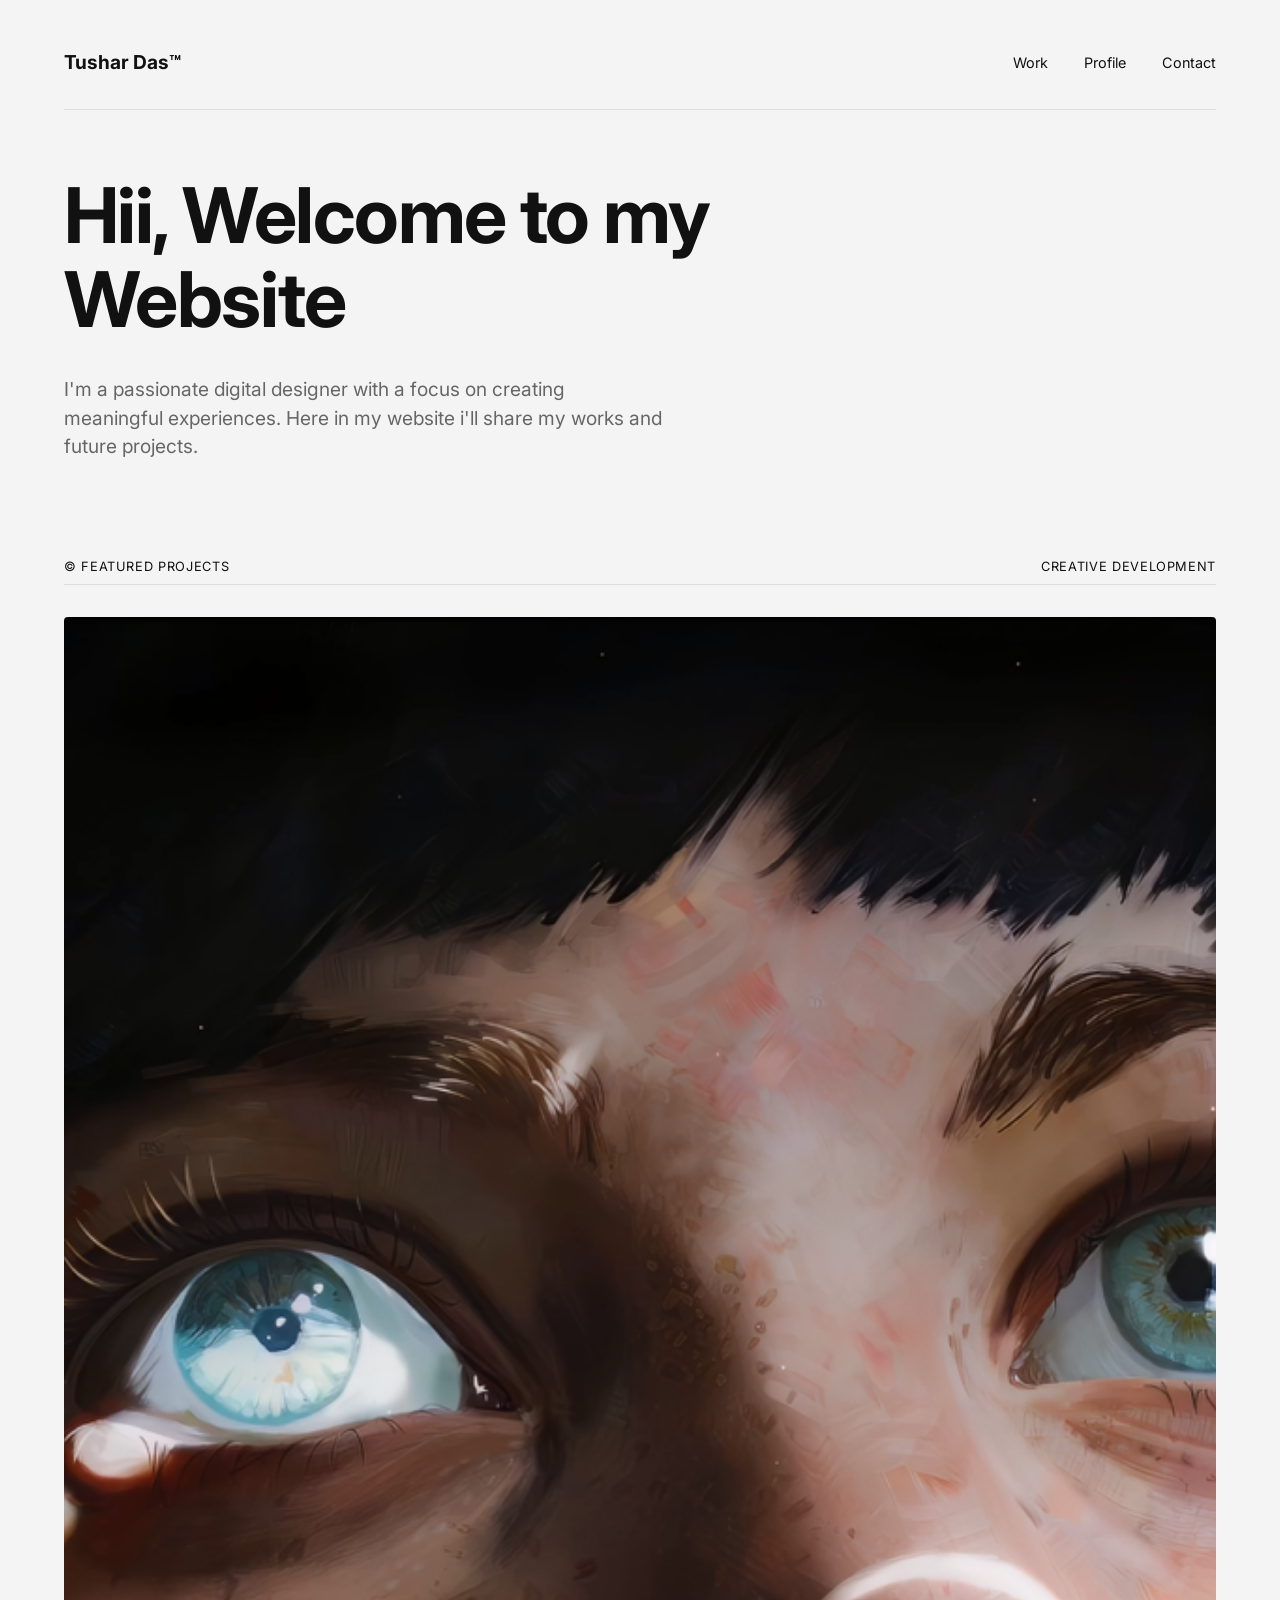
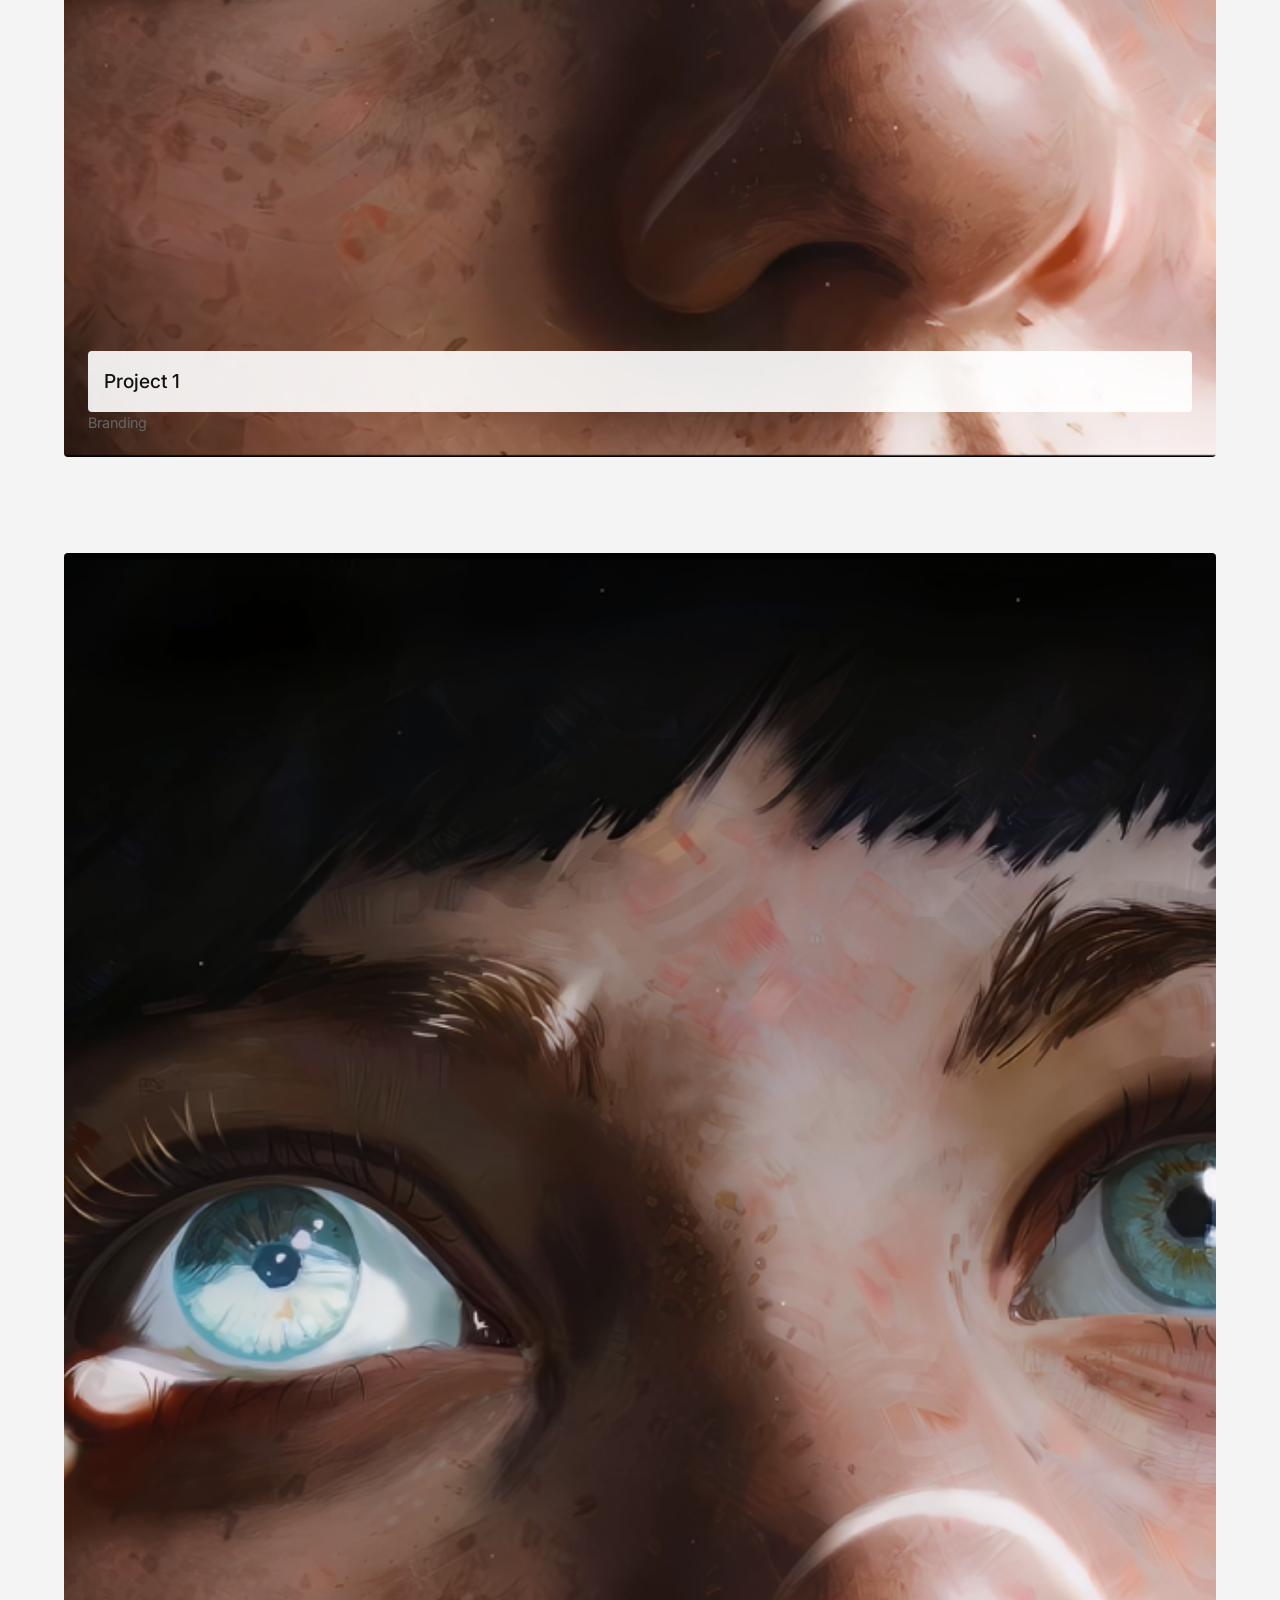
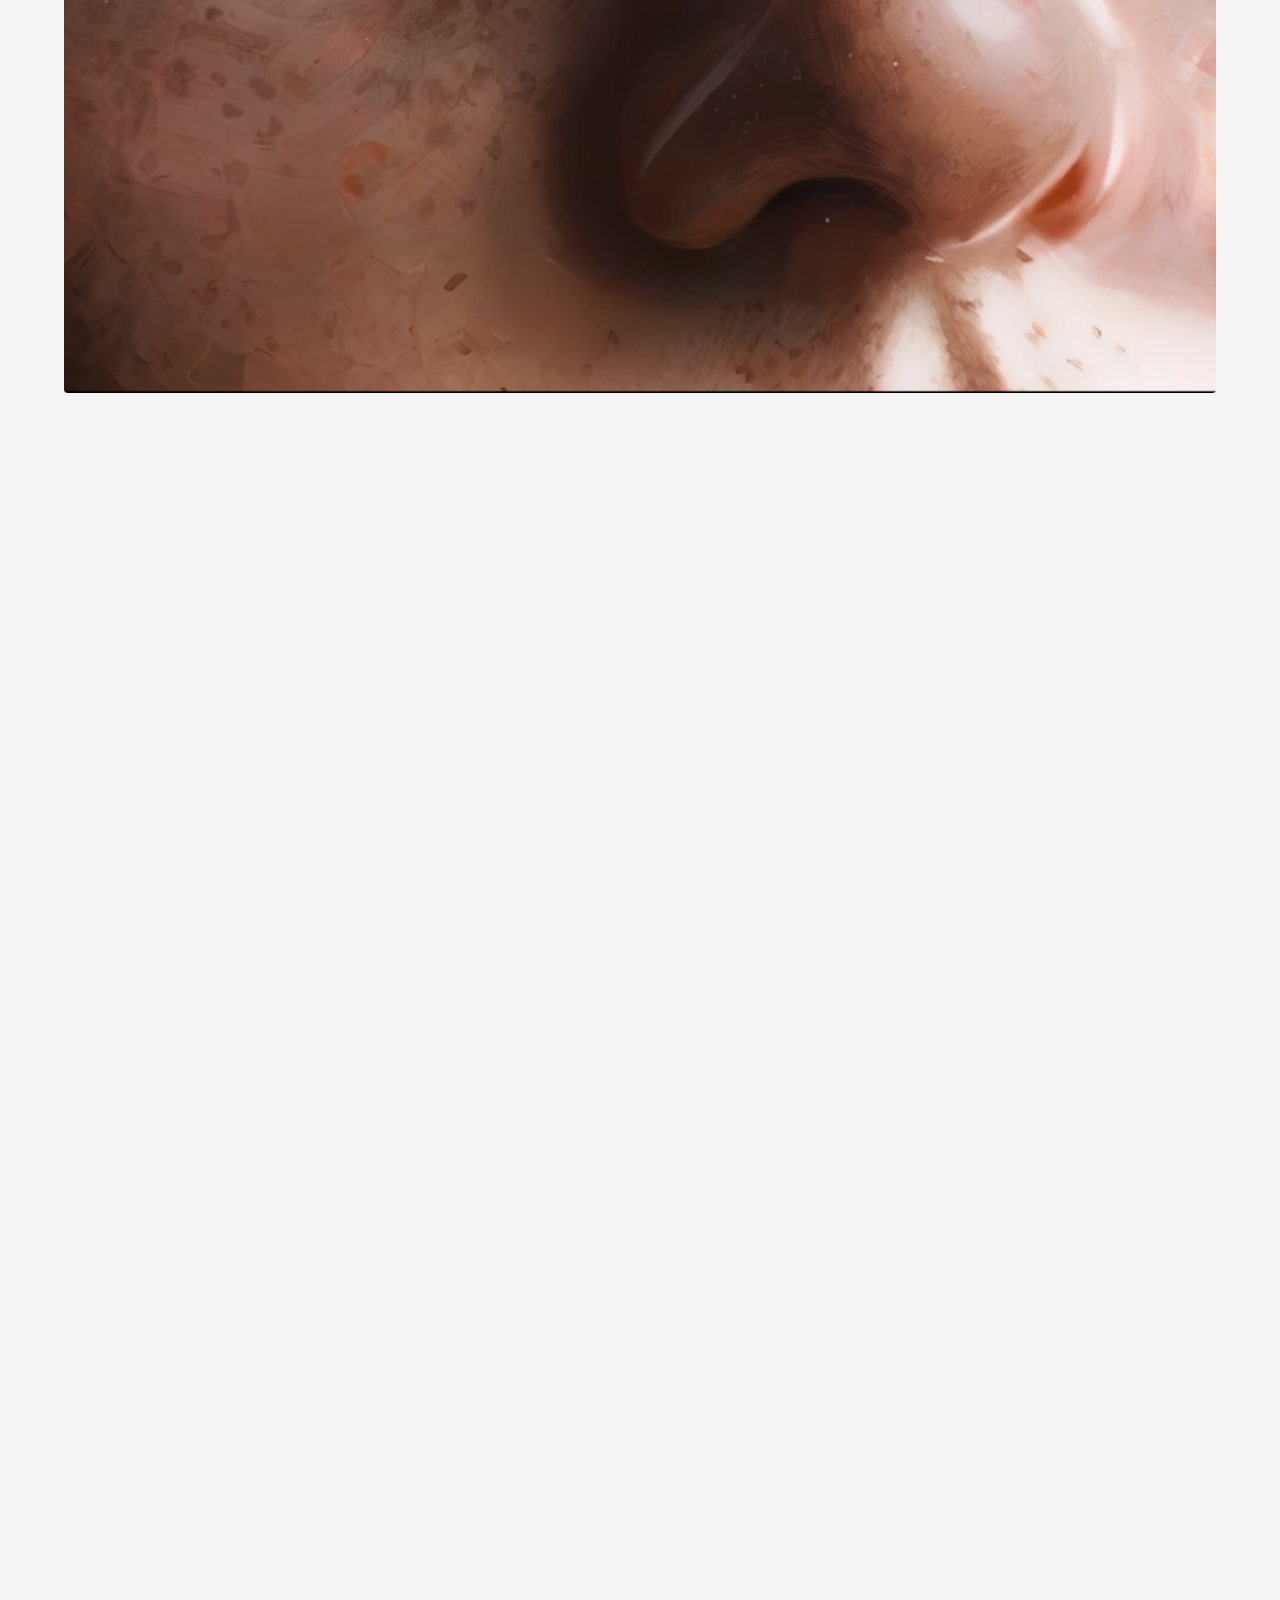
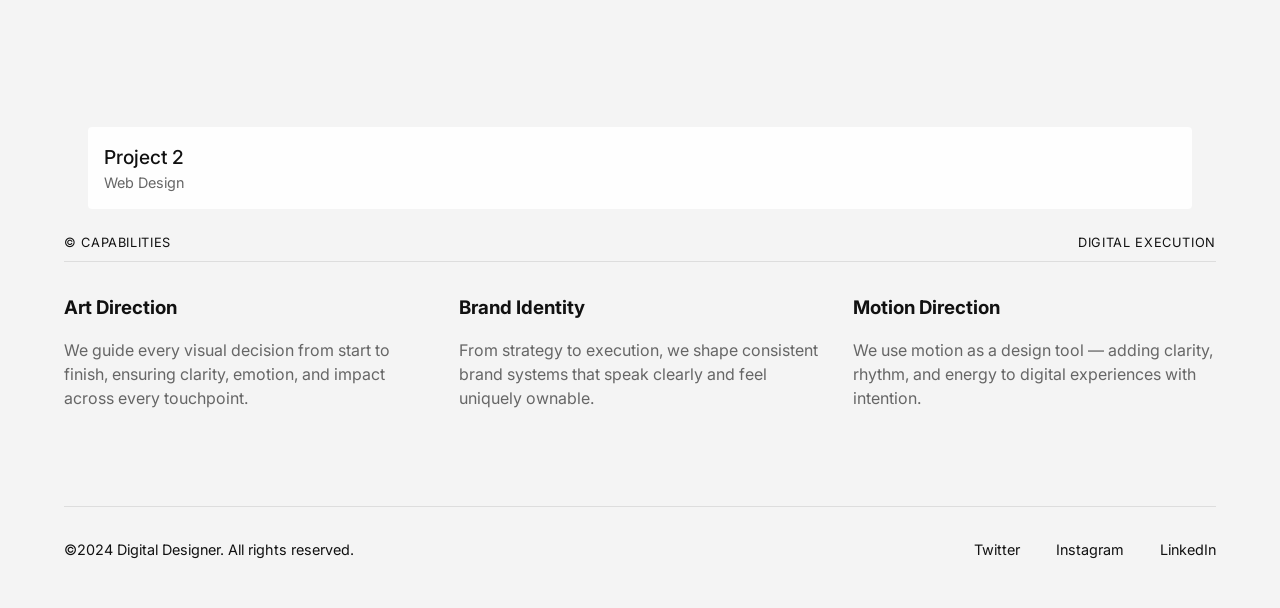
==== index.html @ 31365d48 "inserting img" ====
<!DOCTYPE html>
<html lang="en">
<head>
    <meta charset="UTF-8">
    <meta name="viewport" content="width=device-width, initial-scale=1.0">
    <title>Minimal Portfolio</title>
    <!-- Imports the clean 'Inter' font used in modern design -->
    <link href="https://fonts.googleapis.com/css2?family=Inter:wght@400;500;700&display=swap" rel="stylesheet">
    
    <style>
        /* --- CSS DESIGN SETTINGS --- */
        :root {
            --bg-color: #f4f4f4; /* Light grey background */
            --text-color: #111111; /* Near black text */
            --accent-color: #666666; /* Grey for secondary text */
        }
        
        * { margin: 0; padding: 0; box-sizing: border-box; }

        body {
            font-family: 'Inter', sans-serif;
            background-color: var(--bg-color);
            color: var(--text-color);
            line-height: 1.5;
            padding: 3rem 5%; /* Adds breathing room around the edges */
        }

        /* Navigation */
        nav {
            display: flex;
            justify-content: space-between;
            align-items: center;
            padding-bottom: 2rem;
            border-bottom: 1px solid #ddd;
            margin-bottom: 4rem;
        }
        .logo { font-weight: 700; font-size: 1.2rem; }
        .nav-links a {
            text-decoration: none;
            color: var(--text-color);
            margin-left: 2rem;
            font-size: 0.9rem;
        }

        /* Hero Section (The big text) */
        .hero { margin-bottom: 6rem; }
        .hero h1 {
            font-size: clamp(2.5rem, 6vw, 5rem);
            line-height: 1.1;
            letter-spacing: -0.02em;
            margin-bottom: 2rem;
            max-width: 900px;
        }
        .hero p {
            font-size: 1.2rem;
            color: var(--accent-color);
            max-width: 600px;
        }

        /* Section Labels (The little headers with the © symbol) */
        .section-label {
            font-size: 0.8rem;
            text-transform: uppercase;
            letter-spacing: 0.05em;
            margin-bottom: 2rem;
            display: flex;
            justify-content: space-between;
            border-bottom: 1px solid #ddd;
            padding-bottom: 0.5rem;
        }

        /* Project Grid */
        .grid {
            display: grid;
            grid-template-columns: repeat(auto-fit, minmax(300px, 1fr));
            gap: 2rem;
            margin-bottom: 6rem;
        }

        /* Individual Project Cards */
        .project-card {
            aspect-ratio: 4/5;
            display: flex;
            flex-direction: column;
            justify-content: flex-end;
            padding: 1.5rem;
            border-radius: 4px;
            transition: transform 0.3s ease;
            text-decoration: none;
            color: var(--text-color);
        }
        .project-card:hover { transform: translateY(-5px); } /* Slight lift on hover */
        
        .card-content {
            background: rgba(255, 255, 255, 0.9);
            padding: 1rem;
            border-radius: 4px;
        }
        .project-title { font-weight: 500; font-size: 1.2rem; }
        .project-category { font-size: 0.9rem; color: var(--accent-color); }

        /* Footer */
        footer {
            margin-top: 6rem;
            padding-top: 2rem;
            border-top: 1px solid #ddd;
            display: flex;
            justify-content: space-between;
            font-size: 0.9rem;
        }
    </style>
</head>
<body>

    <!-- --- HTML CONTENT (Change text here!) --- -->
    <nav>
        <div class="logo">Tushar Das™</div>
        <div class="nav-links">
            <a href="#">Work</a>
            <a href="#">Profile</a>
            <a href="#">Contact</a>
        </div>
    </nav>

    <header class="hero">
        <h1>Hii, Welcome to my Website</h1>
        <p>I'm a passionate digital designer with a focus on creating meaningful experiences. Here in my website i'll share my works and future projects.</p>
    </header>

    <section>
        <div class="section-label">
            <span>© Featured Projects</span>
            <span>Creative Development</span>
        </div>
        
        <div class="grid">
            <!-- Project 1 -->
            <a href="#" class="project-card" style="background: url('assets/images/image1.png') center/cover;">
                <div class="card-content">
                    <div class="project-title">Project 1</div>
                    </div>
                    <div class="project-category">Branding</div>
                </div>
            </a>
            
            <!-- Project 2 -->
            <a href="#" class="project-card" style="background: url('https://images.unsplash.com/photo-1600607686527-6fb886090705?q=80&w=600&auto=format&fit=crop') center/cover;">
                <div class="card-content">
                    <div class="project-title">Project 2</div>
                    <div class="project-category">Web Design</div>
                </div>
            </a>
        </div>
    </section>

    <section>
        <div class="section-label">
            <span>© Capabilities</span>
            <span>Digital Execution</span>
        </div>
        
        <div class="grid">
            <div>
                <h3 style="margin-bottom: 1rem;">Art Direction</h3>
                <p style="color: var(--accent-color);">We guide every visual decision from start to finish, ensuring clarity, emotion, and impact across every touchpoint.</p>
            </div>
            <div>
                <h3 style="margin-bottom: 1rem;">Brand Identity</h3>
                <p style="color: var(--accent-color);">From strategy to execution, we shape consistent brand systems that speak clearly and feel uniquely ownable.</p>
            </div>
            <div>
                <h3 style="margin-bottom: 1rem;">Motion Direction</h3>
                <p style="color: var(--accent-color);">We use motion as a design tool — adding clarity, rhythm, and energy to digital experiences with intention.</p>
            </div>
        </div>
    </section>

    <footer>
        <div>©2024 Digital Designer. All rights reserved.</div>
        <div class="nav-links">
            <a href="#">Twitter</a>
            <a href="#">Instagram</a>
            <a href="#">LinkedIn</a>
        </div>
    </footer>

</body>
</html>
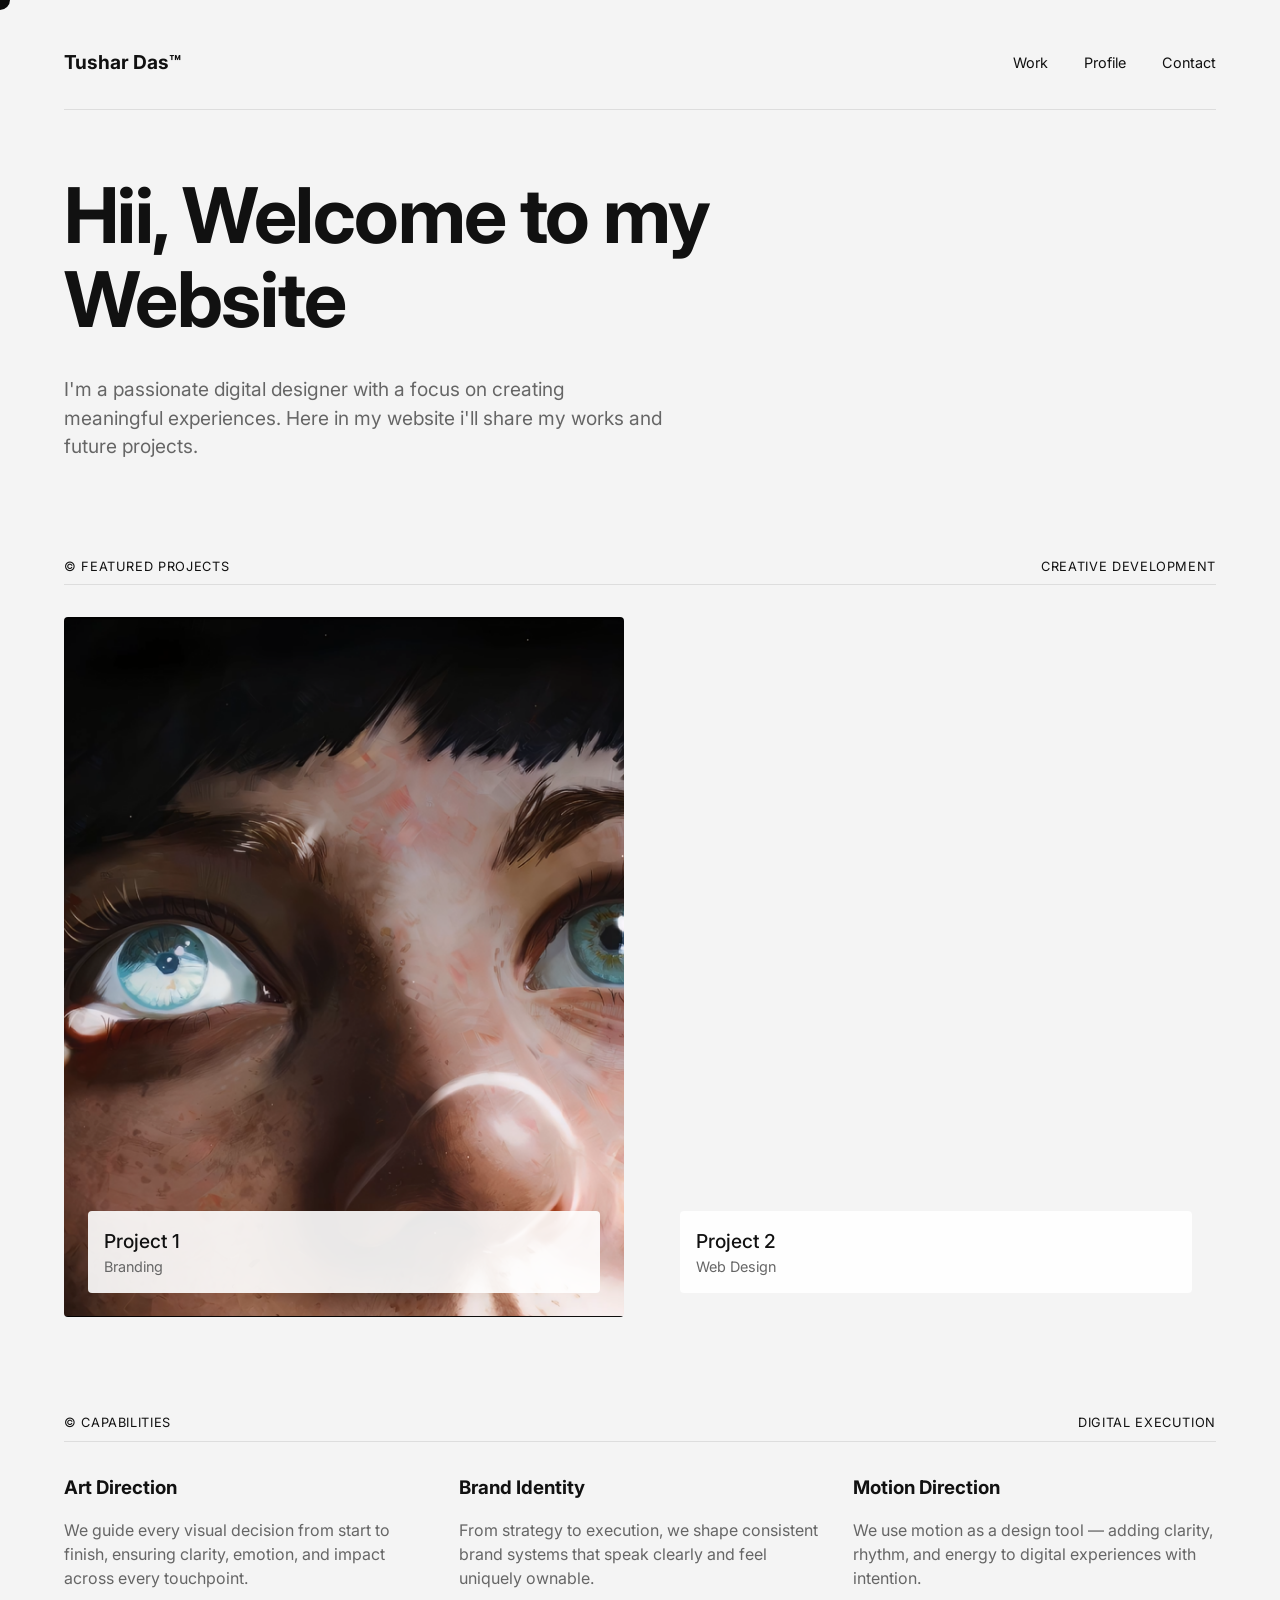
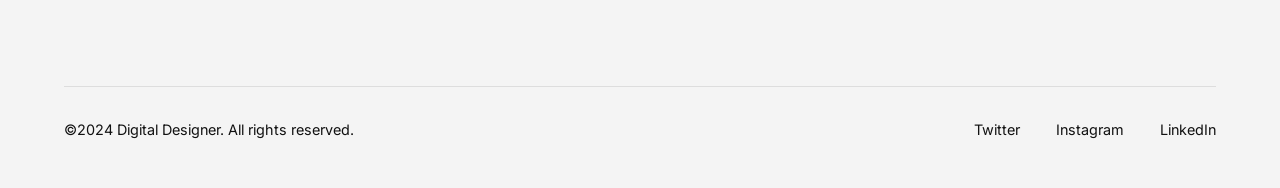
==== commit 26465524: "adding magic cursor" ====
--- a/index.html
+++ b/index.html
@@ -9,6 +9,36 @@
     
     <style>
         /* --- CSS DESIGN SETTINGS --- */
+        /* Force hide the cursor on absolutely EVERYTHING */
+* {
+    cursor: none !important;
+}
+/* 2. Style the new custom cursor */
+.custom-cursor {
+    position: fixed; /* Keeps it locked to the screen */
+    top: 0;
+    left: 0;
+    width: 20px; /* Size of the circle */
+    height: 20px;
+    background-color: white; /* Base color before the blend mode */
+    border-radius: 50%; /* Makes it perfectly round */
+    z-index: 9999; /* Ensures it stays on top of all other elements */
+    
+    /* Center the circle exactly on the invisible mouse point */
+    transform: translate(-50%, -50%); 
+    
+    /* THE MAGIC: Inverts the color based on the background */
+    mix-blend-mode: difference; 
+    
+    /* CRITICAL: Prevents the circle from blocking you from clicking links */
+    pointer-events: none; 
+}
+/* ADD THIS NEW BLOCK: The styling for when the mouse hits a link */
+.custom-cursor.hovering {
+    width: 30px; /* Makes the circle 2x bigger */
+    height: 30px;
+    background-color: rgb(255, 255, 255); /* Makes it slightly see-through */
+}
         :root {
             --bg-color: #f4f4f4; /* Light grey background */
             --text-color: #111111; /* Near black text */
@@ -113,6 +143,8 @@
 <body>
 
     <!-- --- HTML CONTENT (Change text here!) --- -->
+     <div class="custom-cursor"></div>
+
     <nav>
         <div class="logo">Tushar Das™</div>
         <div class="nav-links">
@@ -138,7 +170,6 @@
             <a href="#" class="project-card" style="background: url('assets/images/image1.png') center/cover;">
                 <div class="card-content">
                     <div class="project-title">Project 1</div>
-                    </div>
                     <div class="project-category">Branding</div>
                 </div>
             </a>
@@ -183,6 +214,26 @@
             <a href="#">LinkedIn</a>
         </div>
     </footer>
-
+<script>
+    const cursor = document.querySelector('.custom-cursor');
+    // Grab every <a> tag (link) on the website
+    const allLinks = document.querySelectorAll('a'); 
+
+    // 1. Move the circle
+    document.addEventListener('mousemove', (e) => {
+        cursor.style.left = e.clientX + 'px';
+        cursor.style.top = e.clientY + 'px';
+    });
+
+    // 2. Make it grow on hover
+    allLinks.forEach(link => {
+        link.addEventListener('mouseenter', () => {
+            cursor.classList.add('hovering'); // Make it big
+        });
+        link.addEventListener('mouseleave', () => {
+            cursor.classList.remove('hovering'); // Shrink it back
+        });
+    });
+</script>
 </body>
 </html>
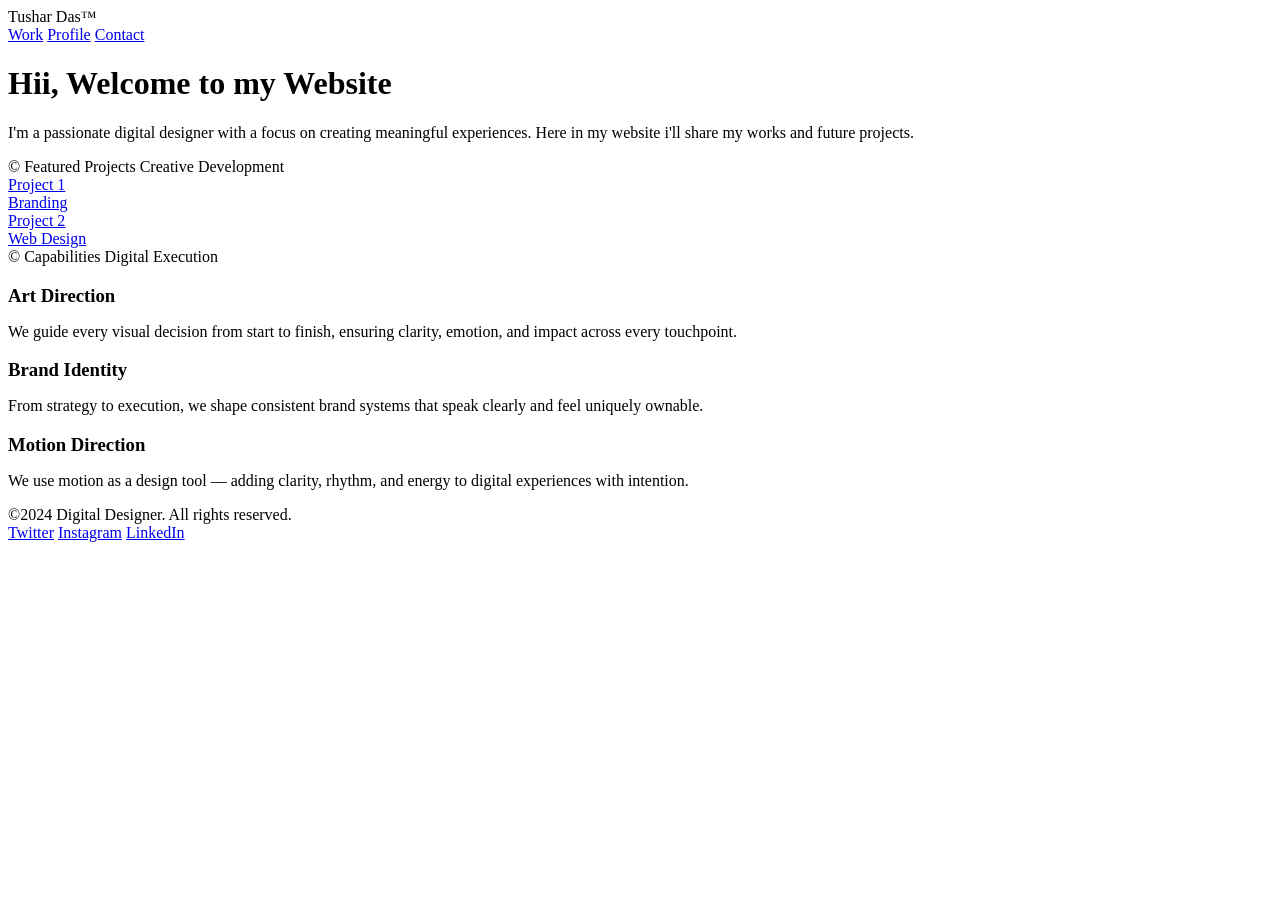
==== commit 3be25d97: "updated the title" ====
--- a/index.html
+++ b/index.html
@@ -3,142 +3,11 @@
 <head>
     <meta charset="UTF-8">
     <meta name="viewport" content="width=device-width, initial-scale=1.0">
-    <title>Minimal Portfolio</title>
+    <title>Tushar Das - Digital Designer</title>
     <!-- Imports the clean 'Inter' font used in modern design -->
     <link href="https://fonts.googleapis.com/css2?family=Inter:wght@400;500;700&display=swap" rel="stylesheet">
+    <link rel="stylesheet" href="assets/css/style.css">
     
-    <style>
-        /* --- CSS DESIGN SETTINGS --- */
-        /* Force hide the cursor on absolutely EVERYTHING */
-* {
-    cursor: none !important;
-}
-/* 2. Style the new custom cursor */
-.custom-cursor {
-    position: fixed; /* Keeps it locked to the screen */
-    top: 0;
-    left: 0;
-    width: 20px; /* Size of the circle */
-    height: 20px;
-    background-color: white; /* Base color before the blend mode */
-    border-radius: 50%; /* Makes it perfectly round */
-    z-index: 9999; /* Ensures it stays on top of all other elements */
-    
-    /* Center the circle exactly on the invisible mouse point */
-    transform: translate(-50%, -50%); 
-    
-    /* THE MAGIC: Inverts the color based on the background */
-    mix-blend-mode: difference; 
-    
-    /* CRITICAL: Prevents the circle from blocking you from clicking links */
-    pointer-events: none; 
-}
-/* ADD THIS NEW BLOCK: The styling for when the mouse hits a link */
-.custom-cursor.hovering {
-    width: 30px; /* Makes the circle 2x bigger */
-    height: 30px;
-    background-color: rgb(255, 255, 255); /* Makes it slightly see-through */
-}
-        :root {
-            --bg-color: #f4f4f4; /* Light grey background */
-            --text-color: #111111; /* Near black text */
-            --accent-color: #666666; /* Grey for secondary text */
-        }
-        
-        * { margin: 0; padding: 0; box-sizing: border-box; }
-
-        body {
-            font-family: 'Inter', sans-serif;
-            background-color: var(--bg-color);
-            color: var(--text-color);
-            line-height: 1.5;
-            padding: 3rem 5%; /* Adds breathing room around the edges */
-        }
-
-        /* Navigation */
-        nav {
-            display: flex;
-            justify-content: space-between;
-            align-items: center;
-            padding-bottom: 2rem;
-            border-bottom: 1px solid #ddd;
-            margin-bottom: 4rem;
-        }
-        .logo { font-weight: 700; font-size: 1.2rem; }
-        .nav-links a {
-            text-decoration: none;
-            color: var(--text-color);
-            margin-left: 2rem;
-            font-size: 0.9rem;
-        }
-
-        /* Hero Section (The big text) */
-        .hero { margin-bottom: 6rem; }
-        .hero h1 {
-            font-size: clamp(2.5rem, 6vw, 5rem);
-            line-height: 1.1;
-            letter-spacing: -0.02em;
-            margin-bottom: 2rem;
-            max-width: 900px;
-        }
-        .hero p {
-            font-size: 1.2rem;
-            color: var(--accent-color);
-            max-width: 600px;
-        }
-
-        /* Section Labels (The little headers with the © symbol) */
-        .section-label {
-            font-size: 0.8rem;
-            text-transform: uppercase;
-            letter-spacing: 0.05em;
-            margin-bottom: 2rem;
-            display: flex;
-            justify-content: space-between;
-            border-bottom: 1px solid #ddd;
-            padding-bottom: 0.5rem;
-        }
-
-        /* Project Grid */
-        .grid {
-            display: grid;
-            grid-template-columns: repeat(auto-fit, minmax(300px, 1fr));
-            gap: 2rem;
-            margin-bottom: 6rem;
-        }
-
-        /* Individual Project Cards */
-        .project-card {
-            aspect-ratio: 4/5;
-            display: flex;
-            flex-direction: column;
-            justify-content: flex-end;
-            padding: 1.5rem;
-            border-radius: 4px;
-            transition: transform 0.3s ease;
-            text-decoration: none;
-            color: var(--text-color);
-        }
-        .project-card:hover { transform: translateY(-5px); } /* Slight lift on hover */
-        
-        .card-content {
-            background: rgba(255, 255, 255, 0.9);
-            padding: 1rem;
-            border-radius: 4px;
-        }
-        .project-title { font-weight: 500; font-size: 1.2rem; }
-        .project-category { font-size: 0.9rem; color: var(--accent-color); }
-
-        /* Footer */
-        footer {
-            margin-top: 6rem;
-            padding-top: 2rem;
-            border-top: 1px solid #ddd;
-            display: flex;
-            justify-content: space-between;
-            font-size: 0.9rem;
-        }
-    </style>
 </head>
 <body>
 
@@ -214,26 +83,6 @@
             <a href="#">LinkedIn</a>
         </div>
     </footer>
-<script>
-    const cursor = document.querySelector('.custom-cursor');
-    // Grab every <a> tag (link) on the website
-    const allLinks = document.querySelectorAll('a'); 
-
-    // 1. Move the circle
-    document.addEventListener('mousemove', (e) => {
-        cursor.style.left = e.clientX + 'px';
-        cursor.style.top = e.clientY + 'px';
-    });
-
-    // 2. Make it grow on hover
-    allLinks.forEach(link => {
-        link.addEventListener('mouseenter', () => {
-            cursor.classList.add('hovering'); // Make it big
-        });
-        link.addEventListener('mouseleave', () => {
-            cursor.classList.remove('hovering'); // Shrink it back
-        });
-    });
-</script>
+<script src="assets/js/main.js"></script>
 </body>
 </html>
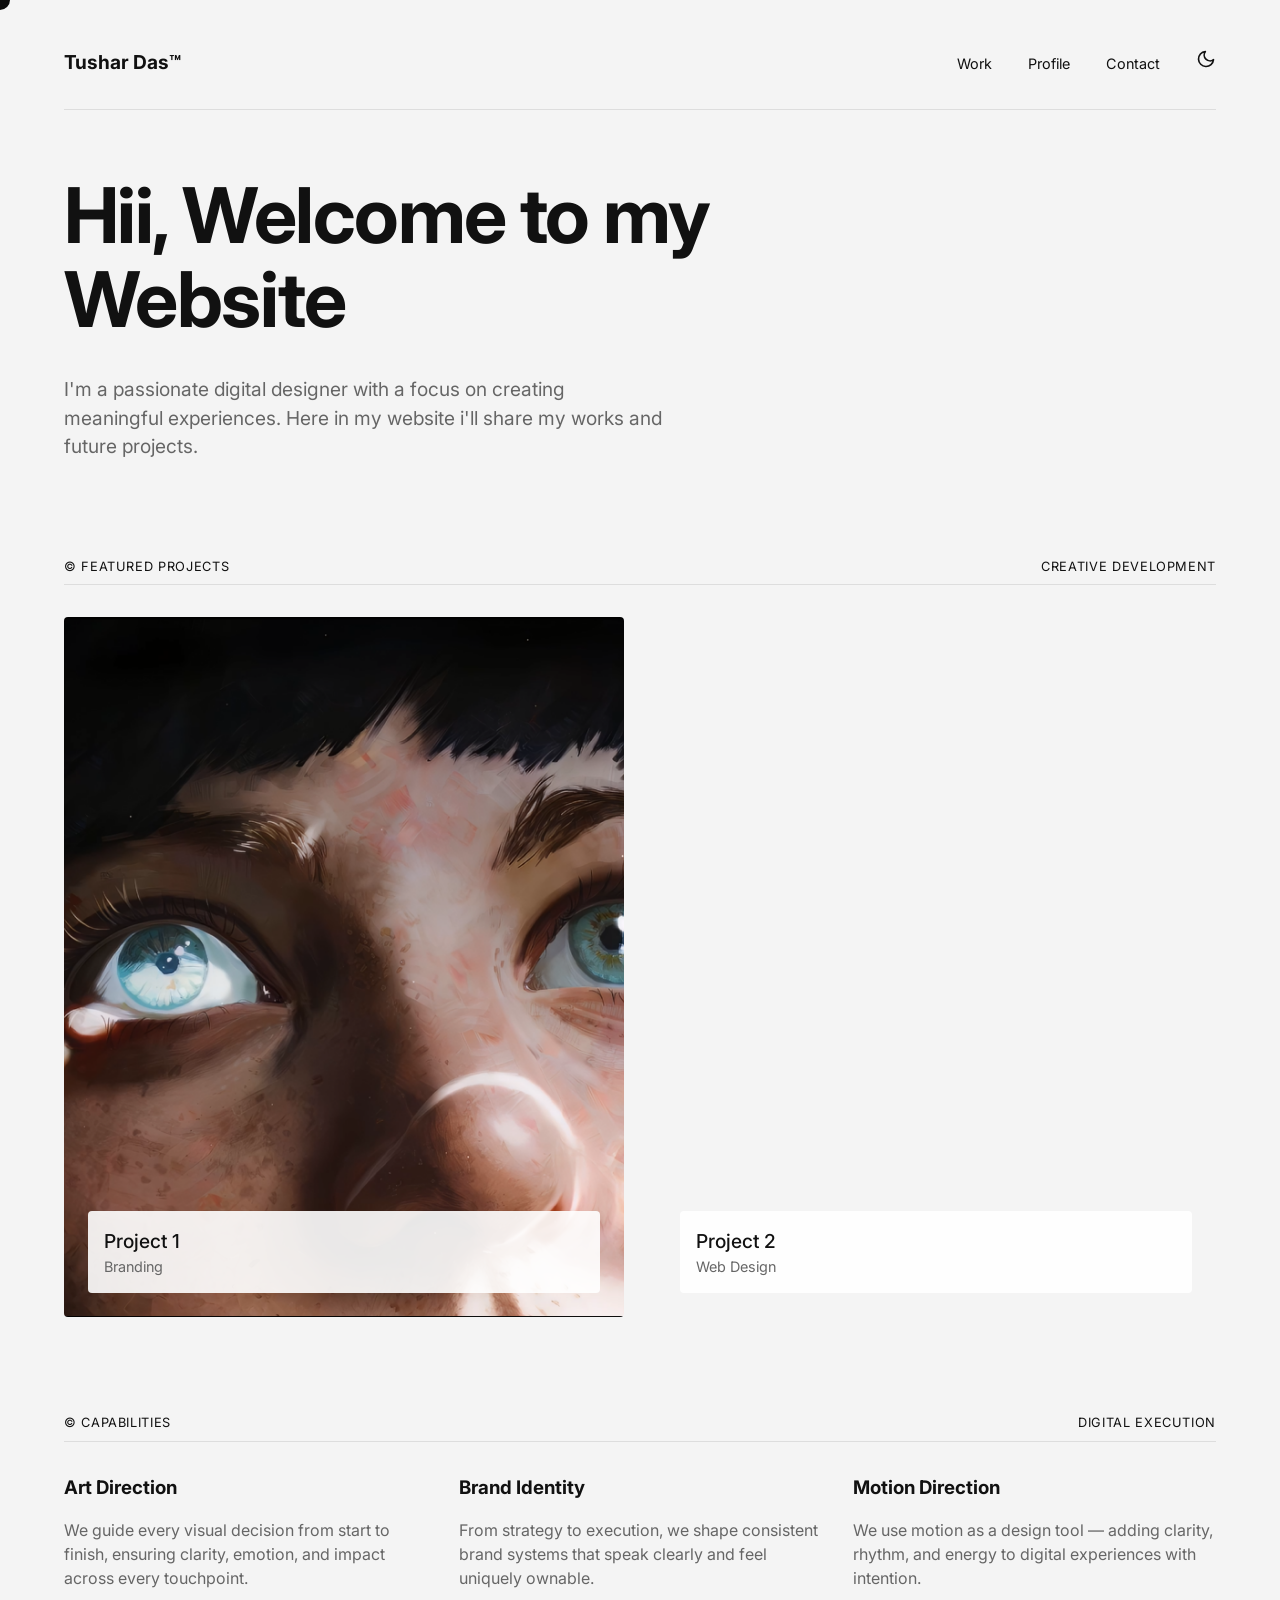
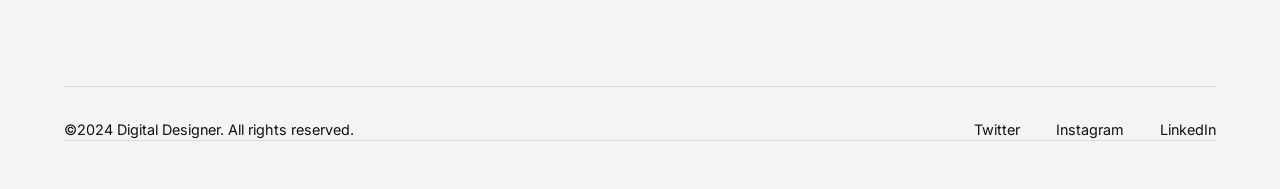
==== commit b7b295e4: "Added a beautiful dark mode to the website" ====
--- a/index.html
+++ b/index.html
@@ -3,39 +3,45 @@
 <head>
     <meta charset="UTF-8">
     <meta name="viewport" content="width=device-width, initial-scale=1.0">
-    <title>Tushar Das - Digital Designer</title>
-    <!-- Imports the clean 'Inter' font used in modern design -->
+    <title>Tushar Das | Digital Designer</title>
     <link href="https://fonts.googleapis.com/css2?family=Inter:wght@400;500;700&display=swap" rel="stylesheet">
     <link rel="stylesheet" href="assets/css/style.css">
-    
 </head>
 <body>
+    <script>
+        if (localStorage.getItem('portfolio-theme') === 'dark') {
+            document.body.classList.add('dark-theme');
+        }
+    </script>
 
-    <!-- --- HTML CONTENT (Change text here!) --- -->
-     <div class="custom-cursor"></div>
+    <div class="custom-cursor"></div>
 
     <nav>
         <div class="logo">Tushar Das™</div>
         <div class="nav-links">
-            <a href="#">Work</a>
-            <a href="#">Profile</a>
-            <a href="#">Contact</a>
+            <a href="index.html">Work</a>
+            <a href="profile.html">Profile</a>
+            <a href="contact.html">Contact</a>
+            
+            <button id="theme-toggle" aria-label="Toggle Dark Mode">
+                <svg class="sun-icon" viewBox="0 0 24 24" fill="none" stroke="currentColor" stroke-width="2" stroke-linecap="round" stroke-linejoin="round"><circle cx="12" cy="12" r="5"></circle><line x1="12" y1="1" x2="12" y2="3"></line><line x1="12" y1="21" x2="12" y2="23"></line><line x1="4.22" y1="4.22" x2="5.64" y2="5.64"></line><line x1="18.36" y1="18.36" x2="19.78" y2="19.78"></line><line x1="1" y1="12" x2="3" y2="12"></line><line x1="21" y1="12" x2="23" y2="12"></line><line x1="4.22" y1="19.78" x2="5.64" y2="18.36"></line><line x1="18.36" y1="5.64" x2="19.78" y2="4.22"></line></svg>
+                <svg class="moon-icon" viewBox="0 0 24 24" fill="none" stroke="currentColor" stroke-width="2" stroke-linecap="round" stroke-linejoin="round"><path d="M21 12.79A9 9 0 1 1 11.21 3 7 7 0 0 0 21 12.79z"></path></svg>
+            </button>
         </div>
     </nav>
 
     <header class="hero">
-        <h1>Hii, Welcome to my Website</h1>
-        <p>I'm a passionate digital designer with a focus on creating meaningful experiences. Here in my website i'll share my works and future projects.</p>
+        <h1 class="fade-in-up">Hii, Welcome to my Website</h1>
+        <p class="fade-in-up delay-1">I'm a passionate digital designer with a focus on creating meaningful experiences. Here in my website i'll share my works and future projects.</p>
     </header>
 
-    <section>
+    <section class="fade-in-up delay-2">
         <div class="section-label">
             <span>© Featured Projects</span>
             <span>Creative Development</span>
         </div>
         
         <div class="grid">
-            <!-- Project 1 -->
             <a href="#" class="project-card" style="background: url('assets/images/image1.png') center/cover;">
                 <div class="card-content">
                     <div class="project-title">Project 1</div>
@@ -43,7 +49,6 @@
                 </div>
             </a>
             
-            <!-- Project 2 -->
             <a href="#" class="project-card" style="background: url('https://images.unsplash.com/photo-1600607686527-6fb886090705?q=80&w=600&auto=format&fit=crop') center/cover;">
                 <div class="card-content">
                     <div class="project-title">Project 2</div>
@@ -83,6 +88,7 @@
             <a href="#">LinkedIn</a>
         </div>
     </footer>
-<script src="assets/js/main.js"></script>
+
+    <script src="assets/js/main.js"></script>
 </body>
-</html>
+</html>
--- a/assets/css/style.css
+++ b/assets/css/style.css
@@ -0,0 +1,262 @@
+/* =========================================
+   1. GLOBAL VARIABLES & SETTINGS
+   ========================================= */
+:root {
+    --bg-color: #f4f4f4; /* Light grey background */
+    --text-color: #111111; /* Near black text */
+    --accent-color: #666666; /* Grey for secondary text */
+}
+
+/* Reset and force hide the default cursor */
+* { 
+    margin: 0; 
+    padding: 0; 
+    box-sizing: border-box; 
+    cursor: none !important; 
+}
+
+/* =========================================
+   2. TYPOGRAPHY & LAYOUT
+   ========================================= */
+body {
+    font-family: 'Inter', sans-serif;
+    background-color: var(--bg-color);
+    color: var(--text-color);
+    line-height: 1.5;
+    padding: 3rem 5%; 
+}
+
+nav {
+    display: flex;
+    justify-content: space-between;
+    align-items: center;
+    padding-bottom: 2rem;
+    border-bottom: 1px solid #ddd;
+    margin-bottom: 4rem;
+}
+
+.logo { font-weight: 700; font-size: 1.2rem; }
+.nav-links a {
+    text-decoration: none;
+    color: var(--text-color);
+    margin-left: 2rem;
+    font-size: 0.9rem;
+}
+
+/* =========================================
+   3. HERO & GRID SECTIONS
+   ========================================= */
+.hero { margin-bottom: 6rem; }
+.hero h1 {
+    font-size: clamp(2.5rem, 6vw, 5rem);
+    line-height: 1.1;
+    letter-spacing: -0.02em;
+    margin-bottom: 2rem;
+    max-width: 900px;
+}
+.hero p {
+    font-size: 1.2rem;
+    color: var(--accent-color);
+    max-width: 600px;
+}
+
+.section-label {
+    font-size: 0.8rem;
+    text-transform: uppercase;
+    letter-spacing: 0.05em;
+    margin-bottom: 2rem;
+    display: flex;
+    justify-content: space-between;
+    border-bottom: 1px solid #ddd;
+    padding-bottom: 0.5rem;
+}
+
+.grid {
+    display: grid;
+    grid-template-columns: repeat(auto-fit, minmax(300px, 1fr));
+    gap: 2rem;
+    margin-bottom: 6rem;
+}
+
+.project-card {
+    aspect-ratio: 4/5;
+    display: flex;
+    flex-direction: column;
+    justify-content: flex-end;
+    padding: 1.5rem;
+    border-radius: 4px;
+    transition: transform 0.3s ease;
+    text-decoration: none;
+    color: var(--text-color);
+}
+.project-card:hover { transform: translateY(-5px); } 
+
+.card-content {
+    background: rgba(255, 255, 255, 0.9);
+    padding: 1rem;
+    border-radius: 4px;
+}
+.project-title { font-weight: 500; font-size: 1.2rem; }
+.project-category { font-size: 0.9rem; color: var(--accent-color); }
+
+footer {
+    margin-top: 6rem;
+    padding-top: 2rem;
+    border-bottom: 1px solid #ddd; /* changed to match nav */
+    border-top: 1px solid #ddd;
+    display: flex;
+    justify-content: space-between;
+    font-size: 0.9rem;
+}
+
+/* =========================================
+   4. MAGIC CUSTOM CURSOR
+   ========================================= */
+.custom-cursor {
+    position: fixed; 
+    top: 0;
+    left: 0;
+    width: 20px; 
+    height: 20px;
+    background-color: white; 
+    border-radius: 50%; 
+    z-index: 9999; 
+    transform: translate(-50%, -50%); 
+    pointer-events: none; 
+    transition: width 0.2s ease, height 0.2s ease;
+
+
+
+    /* THE MAGIC LINE: Inverts color based on background */
+    mix-blend-mode: difference; 
+} 
+.custom-cursor.hovering {
+    width: 35px; 
+    height: 35px;
+    background-color: rgb(255, 255, 255); 
+}
+
+/* =========================================
+   5. CONTACT PAGE STYLES & ICONS
+   ========================================= */
+.huge-link {
+    font-size: clamp(2.5rem, 6vw, 5rem);
+    font-weight: 500;
+    text-decoration: none;
+    color: var(--text-color);
+    letter-spacing: -0.03em;
+    display: inline-block;
+    transition: color 0.3s ease;
+}
+.huge-link:hover {
+    color: var(--accent-color);
+}
+
+.social-icons {
+    display: flex;
+    flex-wrap: wrap;
+    gap: 1.5rem;
+}
+.social-icons a {
+    display: flex;
+    align-items: center;
+    justify-content: center;
+    width: 65px;
+    height: 65px;
+    border-radius: 50%;
+    border: 1px solid #ccc;
+    color: var(--text-color);
+    text-decoration: none;
+    position: relative;
+    overflow: hidden;
+    transition: all 0.4s cubic-bezier(0.175, 0.885, 0.32, 1.275); 
+}
+.social-icons a::before {
+    content: '';
+    position: absolute;
+    top: 100%; 
+    left: 0;
+    width: 100%;
+    height: 100%;
+    background-color: var(--text-color); 
+    transition: top 0.3s ease;
+    z-index: -1; 
+}
+.social-icons a:hover::before {
+    top: 0; 
+}
+.social-icons a:hover {
+    color: var(--bg-color); 
+    transform: translateY(-8px); 
+    border-color: var(--text-color);
+}
+.social-icons svg {
+    width: 26px;
+    height: 26px;
+    fill: currentColor; 
+    transition: transform 0.4s ease;
+}
+.social-icons a:hover svg {
+    transform: scale(1.1); 
+}
+
+/* =========================================
+   6. PAGE LOAD ANIMATIONS
+   ========================================= */
+.fade-in-up {
+    opacity: 0;
+    transform: translateY(40px);
+    animation: fadeInUp 0.8s cubic-bezier(0.16, 1, 0.3, 1) forwards; 
+}
+.delay-1 { animation-delay: 0.15s; }
+.delay-2 { animation-delay: 0.3s; }
+
+@keyframes fadeInUp {
+    to {
+        opacity: 1;
+        transform: translateY(0);
+    }
+}
+
+/* =========================================
+   7. DARK THEME & TOGGLE BUTTON
+   ========================================= */
+body.dark-theme {
+    --bg-color: #111111; 
+    --text-color: #f4f4f4; 
+    --accent-color: #888888; 
+}
+
+/* Adds a smooth fade only when you click the button */
+body.theme-transition {
+    transition: background-color 0.5s ease, color 0.5s ease;
+}
+
+/* Button Styling */
+#theme-toggle {
+    background: none;
+    border: none;
+    color: var(--text-color);
+    margin-left: 2rem;
+    display: inline-flex;
+    align-items: center;
+}
+
+#theme-toggle svg {
+    width: 20px;
+    height: 20px;
+    transition: transform 0.4s ease;
+}
+
+/* Playful spin when you hover over the icon */
+#theme-toggle:hover svg {
+    transform: scale(1.15) rotate(15deg);
+}
+
+/* ICON VISIBILITY LOGIC */
+.sun-icon { display: none; } /* Hide sun by default */
+.moon-icon { display: block; } /* Show moon by default */
+
+/* When dark mode is active, flip the icons! */
+body.dark-theme .sun-icon { display: block; }
+body.dark-theme .moon-icon { display: none; }
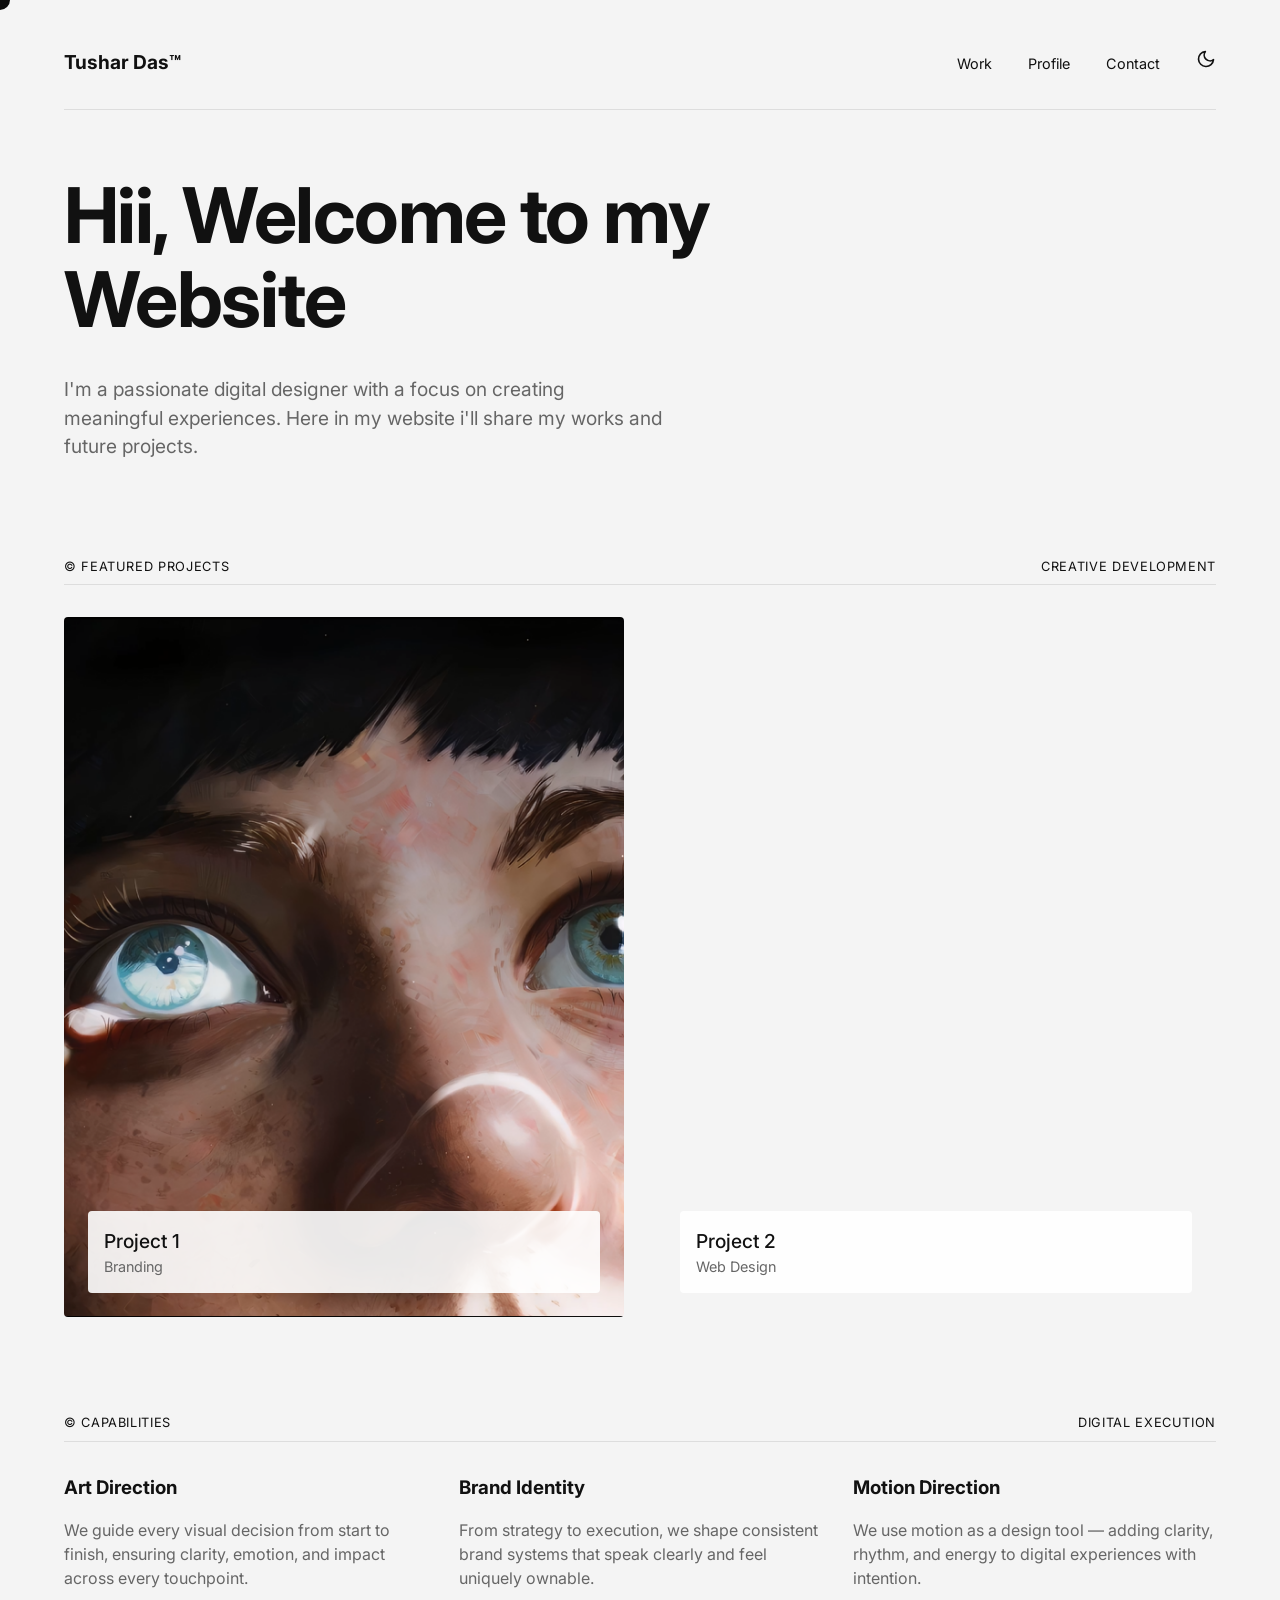
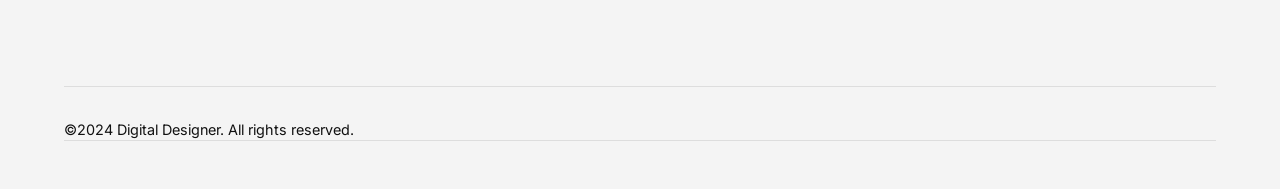
==== commit fd5e21b9: "Remove social media links from footer Removed social media links from the footer." ====
--- a/index.html
+++ b/index.html
@@ -13,7 +13,7 @@
             document.body.classList.add('dark-theme');
         }
     </script>
-
+ 
     <div class="custom-cursor"></div>
 
     <nav>
@@ -82,13 +82,8 @@
 
     <footer>
         <div>©2024 Digital Designer. All rights reserved.</div>
-        <div class="nav-links">
-            <a href="#">Twitter</a>
-            <a href="#">Instagram</a>
-            <a href="#">LinkedIn</a>
-        </div>
     </footer>
 
     <script src="assets/js/main.js"></script>
 </body>
-</html>+</html>
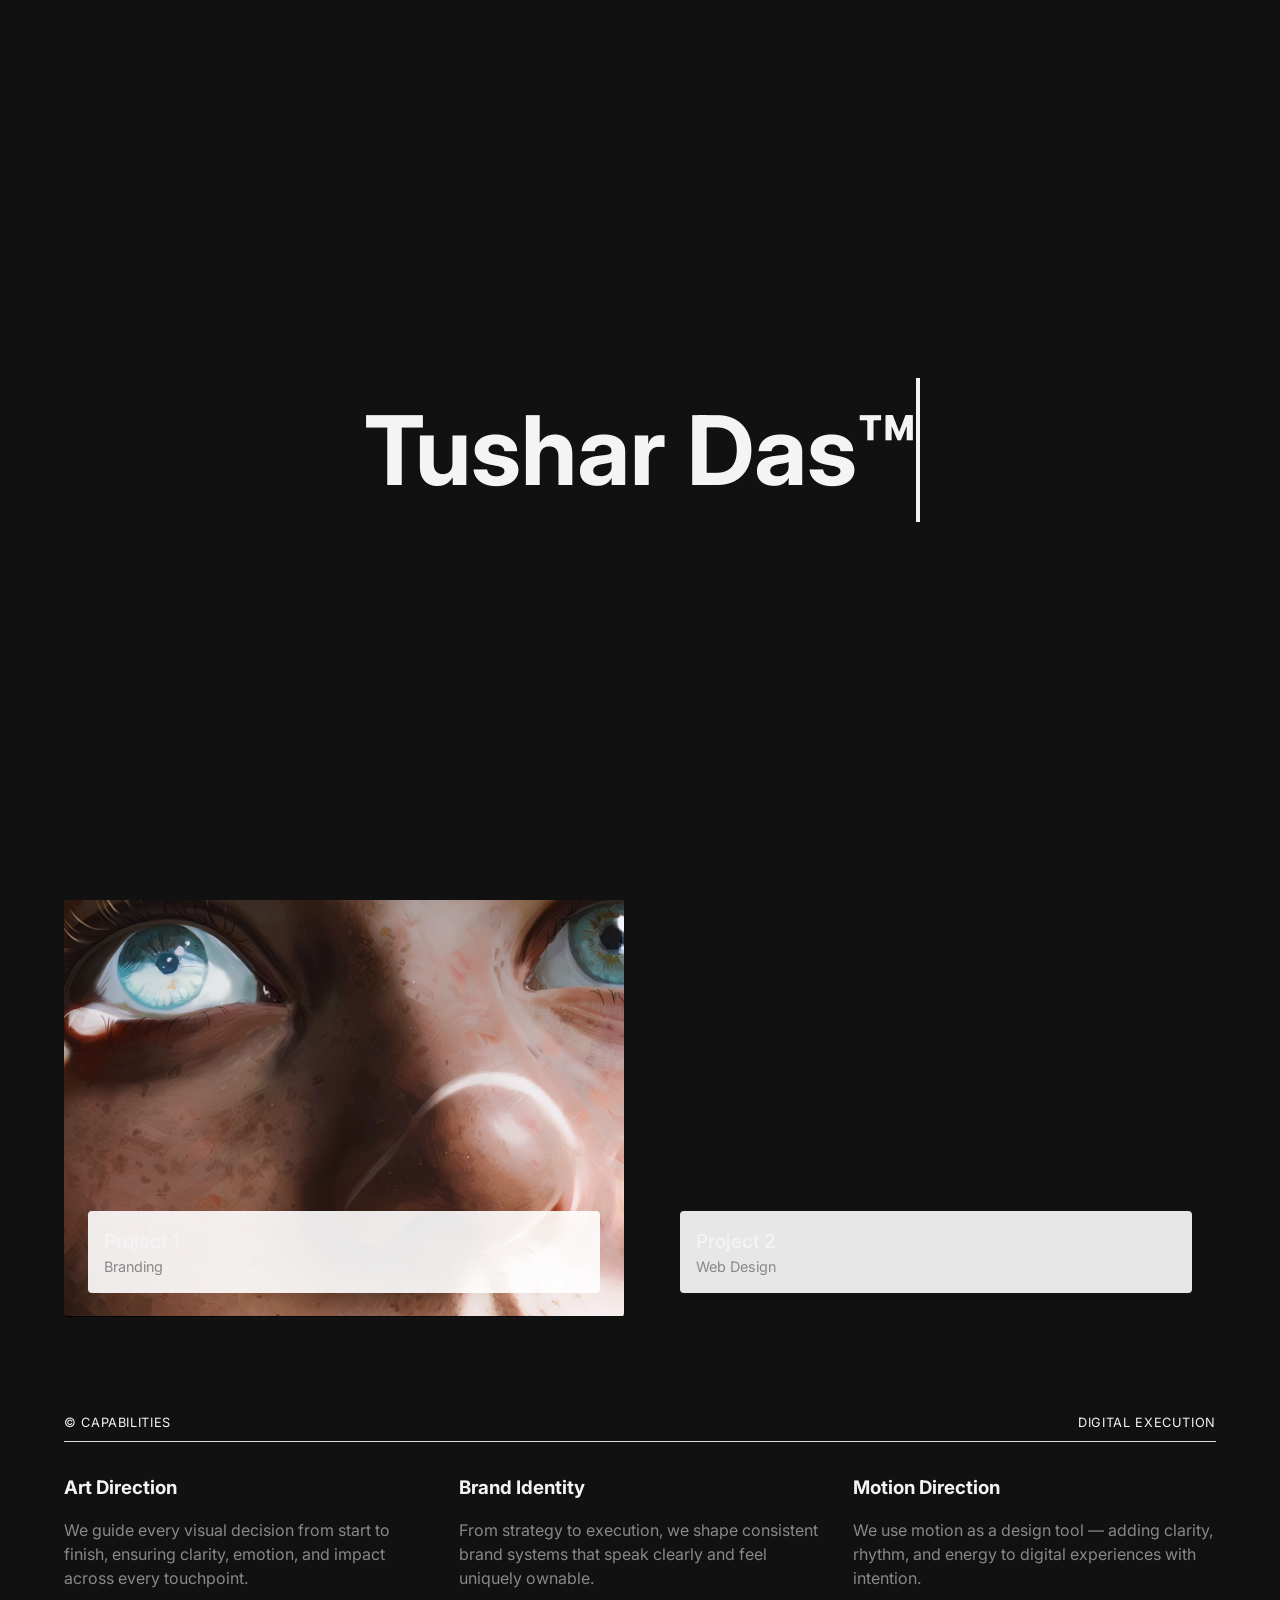
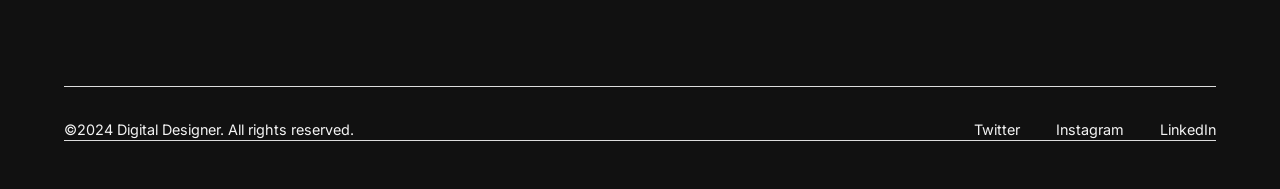
==== commit 4a3d1ae0: "made ui upgrades" ====
--- a/index.html
+++ b/index.html
@@ -4,16 +4,28 @@
     <meta charset="UTF-8">
     <meta name="viewport" content="width=device-width, initial-scale=1.0">
     <title>Tushar Das | Digital Designer</title>
-    <link href="https://fonts.googleapis.com/css2?family=Inter:wght@400;500;700&display=swap" rel="stylesheet">
+    <!-- Ultimate Font Frenzy Library (Asian + Variable Display) -->
+    <link rel="preconnect" href="https://fonts.googleapis.com">
+    <link rel="preconnect" href="https://fonts.gstatic.com" crossorigin>
+    <link href="https://fonts.googleapis.com/css2?family=Anton&family=Bebas+Neue&family=Bodoni+Moda:ital,opsz,wght@0,6..96,400..900;1,6..96,400..900&family=Cinzel:wght@400..900&family=Noto+Sans+JP:wght@100..900&family=Noto+Sans+KR:wght@100..900&family=Space+Grotesk:wght@300..700&family=Syne:wght@400..800&family=Unbounded:wght@200..900&family=Inter:wght@400;700&display=swap" rel="stylesheet">
     <link rel="stylesheet" href="assets/css/style.css">
 </head>
-<body>
+<body class="dark-theme">
     <script>
-        if (localStorage.getItem('portfolio-theme') === 'dark') {
-            document.body.classList.add('dark-theme');
-        }
-    </script>
- 
+    // If the memory specifically says 'light', make it light.
+    // Otherwise (or if it's their first visit), force it to be dark!
+    if (localStorage.getItem('portfolio-theme') === 'light') {
+        document.body.classList.remove('dark-theme');
+    } else {
+        document.body.classList.add('dark-theme');
+    }
+</script>
+   <!--PRELOADER "cinematic splash screen"-->
+
+    <div id="preloader">
+        <h1 class="preloader-text" data-text="Tushar Das™">Tushar Das™</h1>
+    </div>
+
     <div class="custom-cursor"></div>
 
     <nav>
@@ -37,7 +49,7 @@
 
     <section class="fade-in-up delay-2">
         <div class="section-label">
-            <span>© Featured Projects</span>
+            <span>© Featured Projects ビジュアル</span>
             <span>Creative Development</span>
         </div>
         
@@ -82,8 +94,13 @@
 
     <footer>
         <div>©2024 Digital Designer. All rights reserved.</div>
+        <div class="nav-links">
+            <a href="#">Twitter</a>
+            <a href="#">Instagram</a>
+            <a href="#">LinkedIn</a>
+        </div>
     </footer>
 
     <script src="assets/js/main.js"></script>
 </body>
-</html>
+</html>
--- a/assets/css/style.css
+++ b/assets/css/style.css
@@ -116,8 +116,8 @@
     position: fixed; 
     top: 0;
     left: 0;
-    width: 20px; 
-    height: 20px;
+    width: 15px; 
+    height: 15px;
     background-color: white; 
     border-radius: 50%; 
     z-index: 9999; 
@@ -131,8 +131,8 @@
     mix-blend-mode: difference; 
 } 
 .custom-cursor.hovering {
-    width: 35px; 
-    height: 35px;
+    width: 25px; 
+    height: 25px;
     background-color: rgb(255, 255, 255); 
 }
 
@@ -259,4 +259,75 @@
 
 /* When dark mode is active, flip the icons! */
 body.dark-theme .sun-icon { display: block; }
-body.dark-theme .moon-icon { display: none; }+body.dark-theme .moon-icon { display: none; }
+
+
+/* =========================================
+   8. MASTER TIMELINE PRELOADER
+   ========================================= */
+#preloader {
+    position: fixed; top: 0; left: 0;
+    width: 100vw; height: 100vh;
+    background-color: #111111;
+    display: flex; justify-content: center; align-items: center;
+    z-index: 10000;
+    transition: background-color 1.2s cubic-bezier(0.77, 0, 0.175, 1), visibility 1.5s ease;
+}
+
+/* Phase 1: Slide Down in Gray */
+.preloader-text {
+    position: absolute;
+    top: 50%; left: 50%;
+    transform: translate(-50%, -50%);
+    font-size: clamp(3rem, 8vw, 6rem); 
+    font-weight: 700;
+    color: #333333; /* Dark Gray */
+    white-space: nowrap; margin: 0;
+    
+    /* The Entrance Slide */
+    animation: preloaderFadeInDown 0.8s cubic-bezier(0.16, 1, 0.3, 1) forwards;
+}
+
+@keyframes preloaderFadeInDown {
+    0% { opacity: 0; transform: translate(-50%, -70%); }
+    100% { opacity: 1; transform: translate(-50%, -50%); }
+}
+
+/* Phase 2: The White Cursor Wipe */
+.preloader-text::before {
+    content: attr(data-text);
+    position: absolute; top: 0; left: 0;
+    width: 0%; /* Starts invisible */
+    height: 100%;
+    color: #f4f4f4; /* Bright White */
+    overflow: hidden;
+    border-right: 4px solid #f4f4f4; /* The Cursor! */
+    white-space: nowrap;
+    transition: width 1s cubic-bezier(0.77, 0, 0.175, 1);
+}
+
+/* JavaScript triggers this to make the cursor swipe */
+.preloader-text.run-wipe::before { width: 100%; }
+
+/* JavaScript triggers this to hide the cursor before the frenzy */
+.preloader-text.hide-cursor::before { border-right-color: transparent; }
+
+/* Phase 4: The Fusion Flight */
+.preloader-text.fuse-text {
+    transition: top 1.2s cubic-bezier(0.77, 0, 0.175, 1), 
+                left 1.2s cubic-bezier(0.77, 0, 0.175, 1), 
+                transform 1.2s cubic-bezier(0.77, 0, 0.175, 1), 
+                opacity 1.2s cubic-bezier(0.77, 0, 0.175, 1);
+    opacity: 0; /* Fades out on impact */
+}
+
+#preloader.fuse-bg { background-color: transparent; pointer-events: none; }
+.preloader-hidden { visibility: hidden !important; }
+
+/* Phase 5: The Frenzy State */
+.preloader-text.start-frenzy {
+    color: #f4f4f4; /* Turns the base text white */
+}
+.preloader-text.start-frenzy::before {
+    display: none; /* Hides the wipe mask during the rapid character changes to prevent lag */
+}
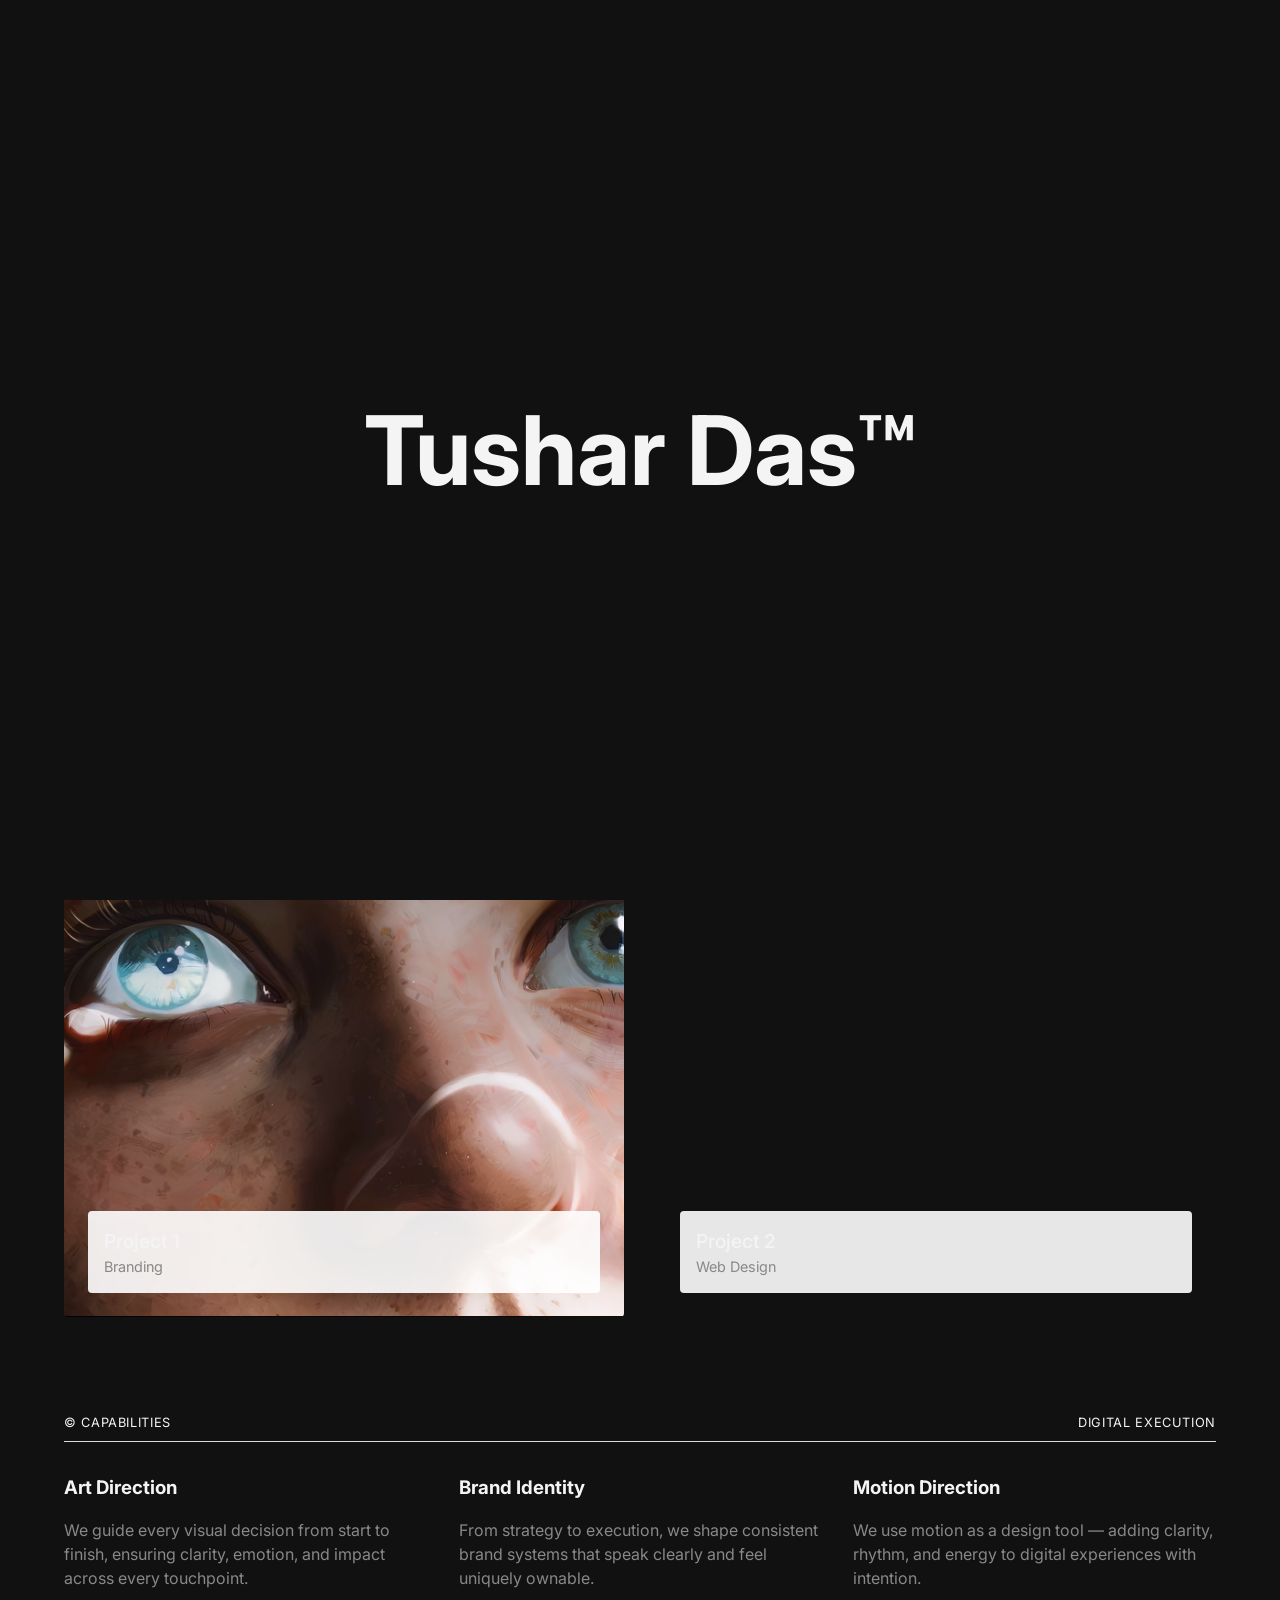
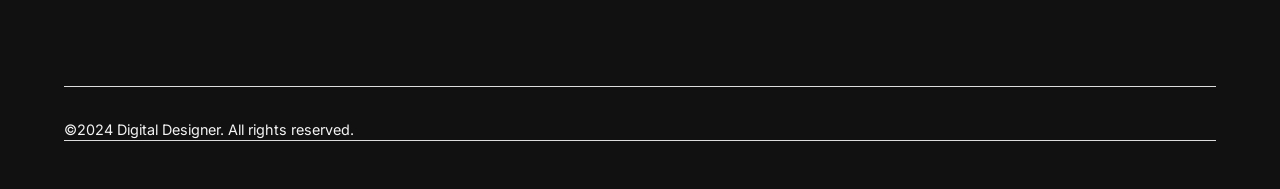
==== commit 3c099f67: "Merge branch 'main' of https://github.com/Tushardas777/Tushardas777.github.io" ====
--- a/index.html
+++ b/index.html
@@ -94,13 +94,8 @@
 
     <footer>
         <div>©2024 Digital Designer. All rights reserved.</div>
-        <div class="nav-links">
-            <a href="#">Twitter</a>
-            <a href="#">Instagram</a>
-            <a href="#">LinkedIn</a>
-        </div>
     </footer>
 
     <script src="assets/js/main.js"></script>
 </body>
-</html>+</html>
